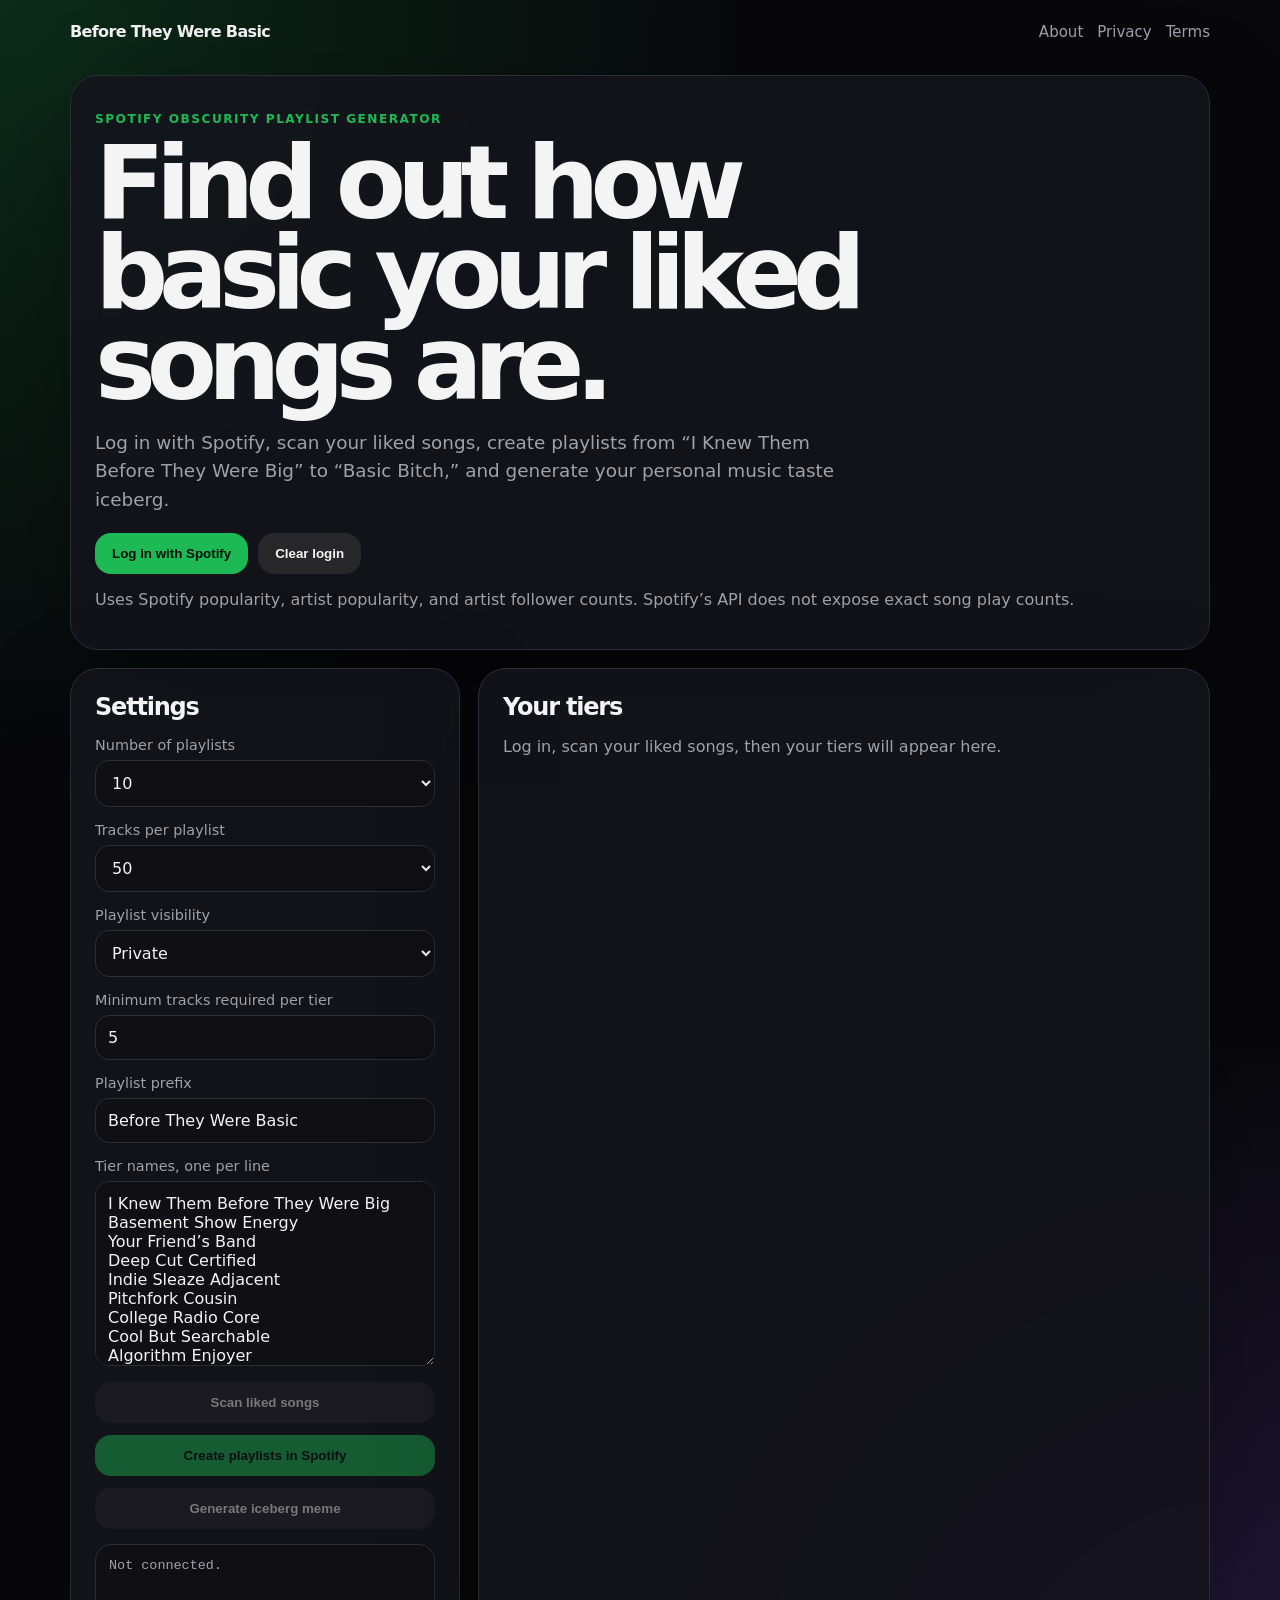
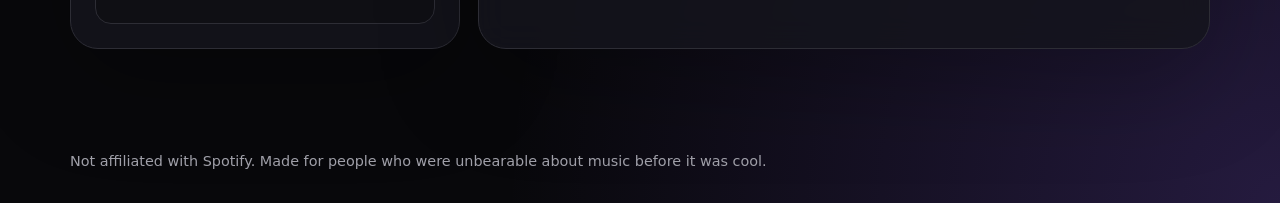
==== index.html @ 1ea50f26 "Add files via upload" ====
<!doctype html>
<html lang="en">
<head>
  <meta charset="utf-8" />
  <meta name="viewport" content="width=device-width, initial-scale=1" />
  <title>Before They Were Basic</title>
  <link rel="stylesheet" href="./styles.css" />
</head>
<body>
  <header class="nav">
    <a class="brand" href="./index.html">Before They Were Basic</a>
    <nav>
      <a href="./about.html">About</a>
      <a href="./privacy.html">Privacy</a>
      <a href="./terms.html">Terms</a>
    </nav>
  </header>

  <main class="shell">
    <section class="hero card">
      <p class="eyebrow">Spotify obscurity playlist generator</p>
      <h1>Find out how basic your liked songs are.</h1>
      <p class="lead">Log in with Spotify, scan your liked songs, create playlists from “I Knew Them Before They Were Big” to “Basic Bitch,” and generate your personal music taste iceberg.</p>
      <div class="actions">
        <button id="loginBtn">Log in with Spotify</button>
        <button id="logoutBtn" class="secondary">Clear login</button>
      </div>
      <p class="fineprint">Uses Spotify popularity, artist popularity, and artist follower counts. Spotify’s API does not expose exact song play counts.</p>
    </section>

    <section class="grid">
      <aside class="card controls">
        <h2>Settings</h2>

        <label for="tierCount">Number of playlists</label>
        <select id="tierCount">
          <option value="3">3</option>
          <option value="5">5</option>
          <option value="10" selected>10</option>
        </select>

        <label for="tracksPerPlaylist">Tracks per playlist</label>
        <select id="tracksPerPlaylist">
          <option value="25">25</option>
          <option value="50" selected>50</option>
          <option value="100">100</option>
        </select>

        <label for="visibility">Playlist visibility</label>
        <select id="visibility">
          <option value="private" selected>Private</option>
          <option value="public">Public</option>
        </select>

        <label for="minTracksPerTier">Minimum tracks required per tier</label>
        <input id="minTracksPerTier" type="number" min="1" value="5" />

        <label for="playlistPrefix">Playlist prefix</label>
        <input id="playlistPrefix" value="Before They Were Basic" />

        <label for="playlistNames">Tier names, one per line</label>
        <textarea id="playlistNames">I Knew Them Before They Were Big
Basement Show Energy
Your Friend’s Band
Deep Cut Certified
Indie Sleaze Adjacent
Pitchfork Cousin
College Radio Core
Cool But Searchable
Algorithm Enjoyer
Basic Bitch</textarea>

        <button id="scanBtn" class="secondary" disabled>Scan liked songs</button>
        <button id="createBtn" disabled>Create playlists in Spotify</button>
        <button id="icebergBtn" class="secondary" disabled>Generate iceberg meme</button>
        <a id="downloadIceberg" class="download hidden" download="before-they-were-basic-iceberg.png">Download iceberg PNG</a>

        <div id="status" class="status">Not connected.</div>
      </aside>

      <section class="card output">
        <h2>Your tiers</h2>
        <div id="summary" class="summary">Log in, scan your liked songs, then your tiers will appear here.</div>
        <div id="preview"></div>
        <canvas id="icebergCanvas" width="1200" height="1600" class="hidden"></canvas>
      </section>
    </section>
  </main>

  <footer>
    <p>Not affiliated with Spotify. Made for people who were unbearable about music before it was cool.</p>
  </footer>

  <script src="./app.js"></script>
</body>
</html>
---- styles.css ----
:root {
  --bg: #08080b;
  --card: rgba(20, 20, 28, .86);
  --text: #f4f4f5;
  --muted: #a1a1aa;
  --border: #2d2d35;
  --accent: #1db954;
  --accent2: #8b5cf6;
}
* { box-sizing: border-box; }
body {
  margin: 0;
  min-height: 100vh;
  font-family: Inter, ui-sans-serif, system-ui, -apple-system, BlinkMacSystemFont, "Segoe UI", sans-serif;
  color: var(--text);
  background:
    radial-gradient(circle at top left, rgba(29,185,84,.20), transparent 34%),
    radial-gradient(circle at bottom right, rgba(139,92,246,.22), transparent 35%),
    var(--bg);
}
a { color: inherit; }
.nav {
  max-width: 1180px;
  margin: 0 auto;
  padding: 22px 20px;
  display: flex;
  justify-content: space-between;
  gap: 18px;
  align-items: center;
}
.brand { font-weight: 900; text-decoration: none; letter-spacing: -.04em; }
.nav nav { display: flex; gap: 14px; color: var(--muted); font-size: .94rem; }
.nav nav a { text-decoration: none; }
.shell { max-width: 1180px; margin: 0 auto; padding: 12px 20px 70px; }
.card {
  border: 1px solid var(--border);
  background: var(--card);
  border-radius: 28px;
  padding: 24px;
  box-shadow: 0 30px 100px rgba(0,0,0,.28);
  backdrop-filter: blur(16px);
}
.hero { margin-bottom: 18px; }
.eyebrow { color: var(--accent); font-weight: 800; text-transform: uppercase; letter-spacing: .12em; font-size: .76rem; }
h1 { font-size: clamp(2.7rem, 8vw, 6.4rem); line-height: .88; letter-spacing: -.09em; margin: 10px 0 20px; max-width: 920px; }
h2 { margin: 0 0 16px; letter-spacing: -.05em; }
.lead { font-size: 1.15rem; color: var(--muted); max-width: 760px; line-height: 1.55; }
.fineprint, footer, .summary { color: var(--muted); }
.actions { display: flex; gap: 10px; flex-wrap: wrap; margin-top: 18px; }
button, .download {
  border: 0;
  border-radius: 16px;
  padding: 13px 17px;
  background: var(--accent);
  color: #021006;
  font-weight: 900;
  cursor: pointer;
  text-decoration: none;
  text-align: center;
  display: inline-block;
}
button.secondary { background: #27272a; color: var(--text); }
button:disabled { opacity: .45; cursor: not-allowed; }
.grid { display: grid; grid-template-columns: 1fr; gap: 18px; }
@media (min-width: 920px) { .grid { grid-template-columns: 390px 1fr; } }
label { display: block; color: var(--muted); font-size: .9rem; margin: 15px 0 7px; }
input, select, textarea {
  width: 100%;
  border: 1px solid var(--border);
  border-radius: 14px;
  background: #0f0f14;
  color: var(--text);
  padding: 12px;
  font: inherit;
}
textarea { min-height: 185px; resize: vertical; }
.controls button, .controls .download { width: 100%; margin-top: 12px; }
.status {
  white-space: pre-wrap;
  background: #0f0f14;
  color: var(--muted);
  border: 1px solid var(--border);
  border-radius: 16px;
  padding: 13px;
  margin-top: 15px;
  min-height: 80px;
  font-family: ui-monospace, SFMono-Regular, Menlo, monospace;
  font-size: .84rem;
}
.tier { border: 1px solid var(--border); border-radius: 20px; padding: 16px; margin-top: 14px; background: rgba(255,255,255,.03); }
.tierTop { display: flex; justify-content: space-between; gap: 12px; align-items: baseline; }
.tier h3 { margin: 0; letter-spacing: -.04em; }
.tierTop span, .tier p, .tier em { color: var(--muted); font-style: normal; }
.tier ol { margin-bottom: 0; color: var(--muted); line-height: 1.6; padding-left: 22px; }
.tier a { color: var(--text); text-decoration: none; }
canvas { width: 100%; max-width: 760px; display: block; border-radius: 24px; margin: 18px auto 0; border: 1px solid var(--border); }
.hidden { display: none !important; }
footer { max-width: 1180px; margin: 0 auto; padding: 20px; font-size: .9rem; }
.page { max-width: 850px; margin: 0 auto; }
.page p, .page li { color: var(--muted); line-height: 1.65; }
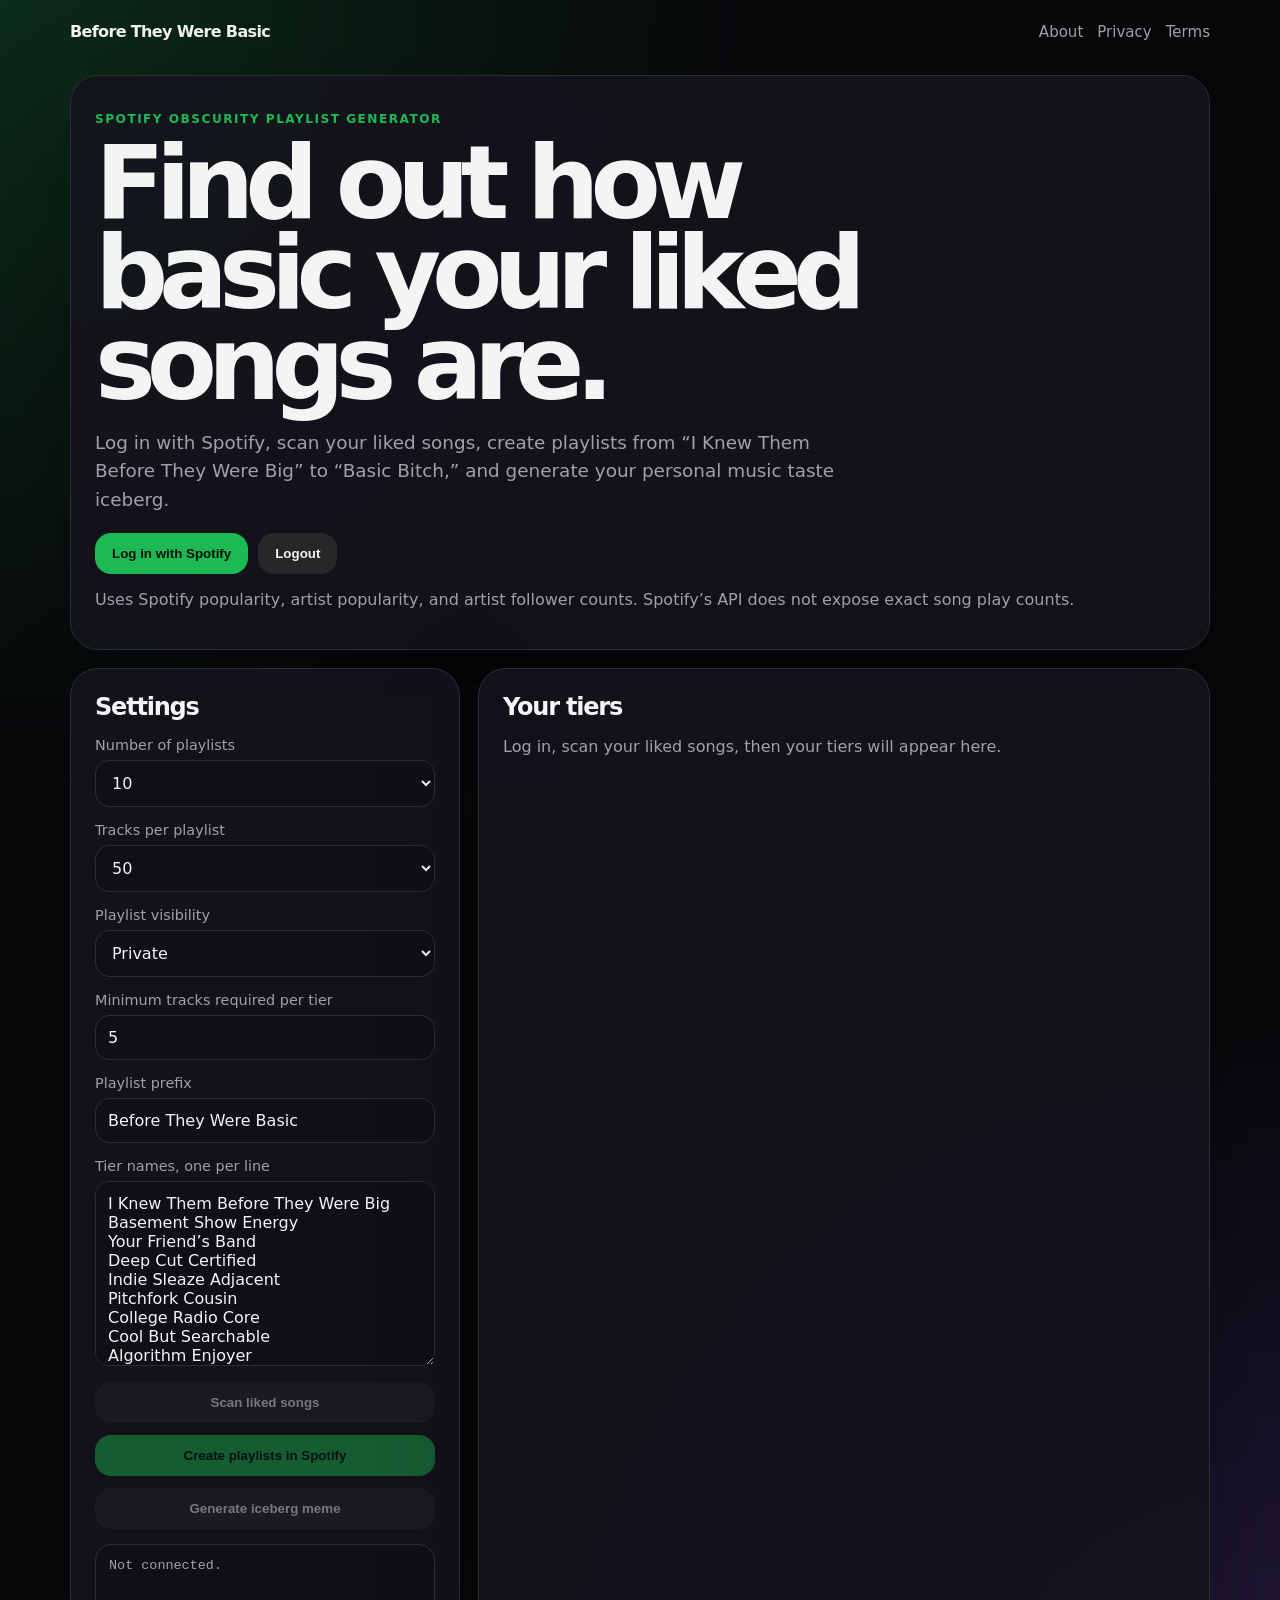
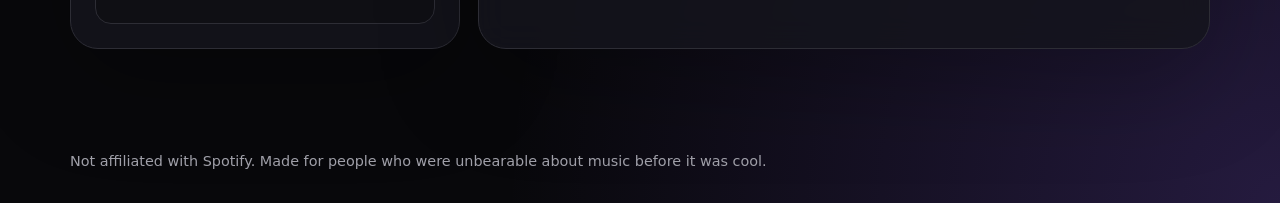
==== commit f8325ec2: "Update index.html" ====
--- a/index.html
+++ b/index.html
@@ -23,7 +23,7 @@
       <p class="lead">Log in with Spotify, scan your liked songs, create playlists from “I Knew Them Before They Were Big” to “Basic Bitch,” and generate your personal music taste iceberg.</p>
       <div class="actions">
         <button id="loginBtn">Log in with Spotify</button>
-        <button id="logoutBtn" class="secondary">Clear login</button>
+        <button id="logoutBtn" class="secondary">Logout</button>
       </div>
       <p class="fineprint">Uses Spotify popularity, artist popularity, and artist follower counts. Spotify’s API does not expose exact song play counts.</p>
     </section>
